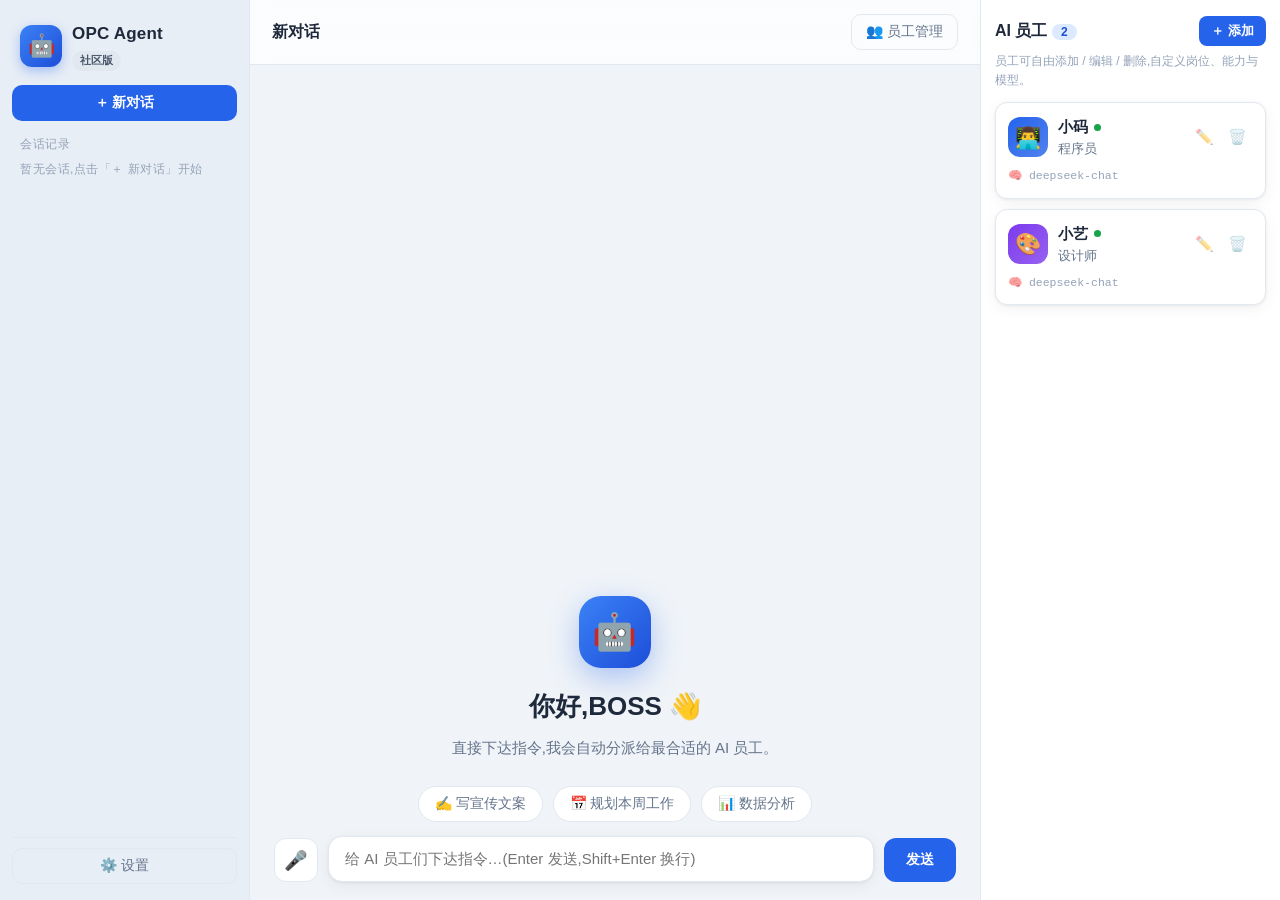
==== frontend/smoke_test.html @ 22aee072 "OPC Agent v0.1.0 社区版:多AI员工协调工作台(Rust + Tauri + SQLite, MIT 开源)" ====
<!DOCTYPE html>
<html lang="zh-CN">
<head>
  <meta charset="UTF-8">
  <meta name="viewport" content="width=device-width, initial-scale=1.0">
  <title>OPC Agent · 多 AI 员工协同</title>
  <link rel="stylesheet" href="styles.css">
</head>
<body>
  <div id="app">

    <!-- 左侧边栏 -->
    <aside id="sidebar">
      <div class="brand">
        <div class="brand-logo">🤖</div>
        <div class="brand-text">
          <div class="brand-name" id="brandName">OPC Agent</div>
          <div class="brand-edition badge-community" id="editionBadge">社区版</div>
        </div>
      </div>
      <button id="btnNewChat" class="btn-primary btn-block">＋ 新对话</button>
      <div class="sidebar-label">会话记录</div>
      <div id="convList" class="conv-list"></div>
      <div class="sidebar-footer">
        <button id="btnSettings" class="btn-ghost btn-block">⚙️ 设置</button>
      </div>
    </aside>

    <!-- 主聊天区 -->
    <main id="chat">
      <header class="chat-header">
        <div class="chat-title" id="chatTitle">新对话</div>
        <div class="chat-header-actions">
          <button id="btnToggleTeam" class="btn-ghost">👥 员工管理</button>
        </div>
      </header>

      <div class="chat-scroll" id="chatScroll">
        <div id="messages" class="messages"></div>
        <div class="welcome" id="welcome">
          <div class="welcome-icon">🤖</div>
          <div class="welcome-title">你好,BOSS 👋</div>
          <div class="welcome-sub">直接下达指令,我会自动分派给最合适的 AI 员工。</div>
          <div class="welcome-chips" id="welcomeChips">
            <button class="chip" data-t="帮我写一段新产品发布会的宣传文案">✍️ 写宣传文案</button>
            <button class="chip" data-t="帮我规划一下本周的工作安排">📅 规划本周工作</button>
            <button class="chip" data-t="分析一下我这份数据该怎么解读">📊 数据分析</button>
          </div>
        </div>
      </div>

      <footer class="input-bar">
        <button id="btnMic" class="mic-btn" title="语音输入">🎤</button>
        <textarea id="inputText" rows="1" placeholder="给 AI 员工们下达指令…(Enter 发送,Shift+Enter 换行)"></textarea>
        <button id="btnSend" class="btn-primary send-btn">发送</button>
      </footer>
    </main>

    <!-- 右侧员工面板 -->
    <aside id="team">
      <div class="team-header">
        <div class="team-title">AI 员工 <span id="teamCount" class="count-badge">0</span></div>
        <div class="team-actions">
          <button id="btnAddEmployee" class="btn-primary btn-sm">＋ 添加</button>
        </div>
      </div>
      <div class="team-tip">员工可自由添加 / 编辑 / 删除,自定义岗位、能力与模型。</div>
      <div id="employeeList" class="employee-list"></div>
    </aside>
  </div>

  <!-- 员工编辑弹窗 -->
  <div id="modalEmployee" class="modal hidden">
    <div class="modal-box modal-wide">
      <div class="modal-header">
        <div class="modal-title" id="empModalTitle">添加 AI 员工</div>
        <button class="modal-close" data-close="modalEmployee">✕</button>
      </div>
      <div class="modal-body">
        <div class="form-grid">
          <label class="field">
            <span class="field-label">姓名 <i>*</i></span>
            <input id="f_name" type="text" placeholder="如:小码">
          </label>
          <label class="field">
            <span class="field-label">岗位 / 角色 <i>*</i></span>
            <input id="f_role" type="text" placeholder="如:前端工程师">
          </label>
          <label class="field">
            <span class="field-label">头像表情</span>
            <input id="f_emoji" type="text" maxlength="4" placeholder="如:💻">
          </label>
          <label class="field">
            <span class="field-label">头像颜色</span>
            <div class="color-swatches" id="f_color"></div>
          </label>
          <label class="field field-full">
            <span class="field-label">擅长领域(逗号分隔)</span>
            <input id="f_capabilities" type="text" placeholder="如:代码, 网页, 调试">
          </label>
          <label class="field field-full">
            <span class="field-label">系统提示词(员工人设与工作准则)</span>
            <textarea id="f_system_prompt" rows="4" placeholder="你是公司的资深前端工程师,擅长 React 与界面设计……"></textarea>
          </label>
          <label class="field">
            <span class="field-label">API 地址 <i>*</i></span>
            <input id="f_base_url" type="text" placeholder="https://api.deepseek.com">
          </label>
          <label class="field">
            <span class="field-label">模型名称 <i>*</i></span>
            <input id="f_model" type="text" placeholder="deepseek-chat">
          </label>
          <label class="field">
            <span class="field-label">API Key</span>
            <input id="f_api_key" type="password" placeholder="sk-…">
          </label>
          <label class="field">
            <span class="field-label">温度 <span id="f_temp_val">0.7</span></span>
            <input id="f_temperature" type="range" min="0" max="2" step="0.1" value="0.7">
          </label>
          <label class="field field-full checkbox-field">
            <input id="f_enabled" type="checkbox" checked>
            <span>启用该员工(停用后不会被调度)</span>
          </label>
        </div>
      </div>
      <div class="modal-footer">
        <button class="btn-ghost" data-close="modalEmployee">取消</button>
        <button id="btnSaveEmployee" class="btn-primary">保存</button>
      </div>
    </div>
  </div>

  <!-- 设置弹窗 -->
  <div id="modalSettings" class="modal hidden">
    <div class="modal-box modal-wide">
      <div class="modal-header">
        <div class="modal-title">设置</div>
        <button class="modal-close" data-close="modalSettings">✕</button>
      </div>
      <div class="modal-body">
        <div class="settings-section">
          <div class="settings-title">🧠 调度中枢(负责把任务分派给合适员工)</div>
          <div class="form-grid">
            <label class="field">
              <span class="field-label">API 地址</span>
              <input id="s_base_url" type="text">
            </label>
            <label class="field">
              <span class="field-label">API Key</span>
              <input id="s_api_key" type="password">
            </label>
            <label class="field">
              <span class="field-label">模型</span>
              <input id="s_model" type="text">
            </label>
            <label class="field">
              <span class="field-label">温度 <span id="s_temp_val">0.3</span></span>
              <input id="s_temperature" type="range" min="0" max="2" step="0.1" value="0.3">
            </label>
          </div>
        </div>
        <div class="settings-section">
          <div class="settings-title">🔊 语音</div>
          <label class="field checkbox-field">
            <input id="s_tts" type="checkbox" checked>
            <span>员工回复完成后语音播报(TTS)</span>
          </label>
          <div class="settings-row">
            <span class="field-label" id="sttLabel">语音识别</span>
            <button id="btnTestVoice" class="btn-ghost btn-sm">试听</button>
          </div>
          <div id="sttSection" class="stt-section">
            <div class="stt-info" id="sttInfo">检测中…</div>
            <div class="stt-download hidden" id="sttDownload">
              <button id="btnDownloadModel" class="btn-primary btn-sm">下载离线语音模型(约 42MB)</button>
              <div class="progress hidden" id="sttProgress">
                <div class="progress-bar" id="sttProgressBar"></div>
                <span class="progress-text" id="sttProgressText">0%</span>
              </div>
            </div>
          </div>
        </div>
      </div>
      <div class="modal-footer">
        <button class="btn-ghost" data-close="modalSettings">取消</button>
        <button id="btnSaveSettings" class="btn-primary">保存设置</button>
      </div>
    </div>
  </div>

  <!-- 确认弹窗 -->
  <div id="modalConfirm" class="modal hidden">
    <div class="modal-box modal-sm">
      <div class="modal-header">
        <div class="modal-title" id="confirmTitle">确认</div>
      </div>
      <div class="modal-body" id="confirmText"></div>
      <div class="modal-footer">
        <button class="btn-ghost" data-close="modalConfirm">取消</button>
        <button id="btnConfirmOk" class="btn-danger">确定</button>
      </div>
    </div>
  </div>

  <div id="toast" class="toast hidden"></div>
  <script>

    // __TAURI__ stub:模拟后端 IPC,仅用于 UI 冒烟测试
    const MOCK_EMP = {
      id: 1, name: "小码", role: "程序员", emoji: "👨‍💻", color: "#2563eb",
      enabled: true, baseUrl: "https://api.deepseek.com", apiKey: "sk-test",
      model: "deepseek-chat", temperature: 0.3, prompt: "你是一名资深程序员",
      createdAt: "2026-08-15 10:00:00"
    };
    const MOCK_EMP2 = {...MOCK_EMP, id: 2, name: "小艺", role: "设计师", emoji: "🎨", color: "#7c3aed", prompt: "你是一名设计师"};
    window.__TAURI__ = {
      core: {
        invoke: async (name, args) => {
          console.log("[stub] invoke", name, JSON.stringify(args || {}));
          switch (name) {
            case "get_edition": return { edition: "community", version: "0.1.0" };
            case "get_settings": return { orcBaseUrl: "https://api.deepseek.com", orcApiKey: "", orcModel: "deepseek-chat", orcTemperature: 0.3 };
            case "list_employees": return [MOCK_EMP, MOCK_EMP2];
            case "list_conversations": return [];
            case "get_messages": return [];
            case "get_dispatch_logs": return [];
            case "stt_status": return { available: false, modelReady: false, reason: "smoke" };
            default: throw new Error("stub 未实现: " + name);
          }
        }
      },
      event: { listen: async () => () => {} }
    };
  </script>
  <script src="app.js"></script>
</body>
</html>
---- frontend/styles.css ----
/* ===== OPC Agent · 明亮简洁主题 ===== */
:root {
  --bg: #f0f4f8;
  --card: #ffffff;
  --sidebar-bg: #e8eef6;
  --accent: #2563eb;
  --accent-soft: #dbeafe;
  --accent-deep: #1d4ed8;
  --text: #1e293b;
  --text-2: #64748b;
  --text-3: #94a3b8;
  --border: #e2e8f0;
  --danger: #dc2626;
  --danger-soft: #fee2e2;
  --success: #16a34a;
  --radius: 12px;
  --radius-lg: 16px;
  --shadow: 0 1px 3px rgba(15, 23, 42, .06), 0 4px 16px rgba(15, 23, 42, .05);
  --shadow-lg: 0 8px 40px rgba(15, 23, 42, .14);
  --font: -apple-system, BlinkMacSystemFont, "PingFang SC", "Segoe UI",
    "Microsoft YaHei", "Noto Sans CJK SC", sans-serif;
  --mono: "SF Mono", "JetBrains Mono", Consolas, "Courier New", monospace;
}

* { box-sizing: border-box; margin: 0; padding: 0; }

html, body { height: 100%; }

body {
  font-family: var(--font);
  background: var(--bg);
  color: var(--text);
  font-size: 15px;
  line-height: 1.6;
  overflow: hidden;
  -webkit-font-smoothing: antialiased;
}

#app {
  display: flex;
  height: 100vh;
  width: 100vw;
}

/* ===== 侧边栏 ===== */
#sidebar {
  width: 250px;
  min-width: 250px;
  background: var(--sidebar-bg);
  border-right: 1px solid var(--border);
  display: flex;
  flex-direction: column;
  padding: 16px 12px;
}

.brand {
  display: flex;
  align-items: center;
  gap: 10px;
  padding: 4px 8px 14px;
}

.brand-logo {
  width: 42px;
  height: 42px;
  border-radius: 12px;
  background: linear-gradient(135deg, #3b82f6, #1d4ed8);
  display: flex;
  align-items: center;
  justify-content: center;
  font-size: 22px;
  box-shadow: 0 4px 12px rgba(37, 99, 235, .35);
}

.brand-name { font-size: 17px; font-weight: 700; letter-spacing: .2px; }

.brand-edition {
  display: inline-block;
  font-size: 11px;
  font-weight: 600;
  padding: 1px 8px;
  border-radius: 99px;
  margin-top: 2px;
  width: fit-content;
}

.badge-community { background: #e2e8f0; color: #475569; }

.sidebar-label {
  font-size: 12px;
  color: var(--text-3);
  margin: 14px 8px 6px;
  letter-spacing: .5px;
}

.conv-list { flex: 1; overflow-y: auto; }

.conv-item {
  display: flex;
  align-items: center;
  justify-content: space-between;
  gap: 8px;
  padding: 9px 10px;
  border-radius: 10px;
  cursor: pointer;
  margin-bottom: 2px;
  transition: background .15s;
}

.conv-item:hover { background: rgba(37, 99, 235, .08); }

.conv-item.active { background: var(--accent); color: #fff; }

.conv-item .conv-title {
  flex: 1;
  font-size: 14px;
  white-space: nowrap;
  overflow: hidden;
  text-overflow: ellipsis;
}

.conv-item .conv-del {
  opacity: 0;
  border: none;
  background: none;
  color: inherit;
  font-size: 13px;
  cursor: pointer;
  padding: 2px 4px;
  border-radius: 6px;
}

.conv-item:hover .conv-del { opacity: .7; }
.conv-item .conv-del:hover { opacity: 1; background: rgba(0, 0, 0, .12); }

.sidebar-footer { padding-top: 10px; border-top: 1px solid var(--border); }

/* ===== 按钮 ===== */
.btn-primary {
  background: var(--accent);
  color: #fff;
  border: none;
  border-radius: 10px;
  padding: 9px 16px;
  font-size: 14px;
  font-weight: 600;
  cursor: pointer;
  transition: background .15s, transform .05s, box-shadow .15s;
  font-family: var(--font);
}

.btn-primary:hover { background: var(--accent-deep); box-shadow: 0 4px 12px rgba(37, 99, 235, .3); }
.btn-primary:active { transform: scale(.98); }
.btn-primary:disabled { background: var(--text-3); cursor: not-allowed; box-shadow: none; }

.btn-block { width: 100%; }

.btn-sm { padding: 6px 12px; font-size: 13px; border-radius: 8px; }

.btn-ghost {
  background: transparent;
  color: var(--text-2);
  border: 1px solid var(--border);
  border-radius: 10px;
  padding: 8px 14px;
  font-size: 14px;
  cursor: pointer;
  transition: all .15s;
  font-family: var(--font);
}

.btn-ghost:hover { background: #fff; color: var(--accent); border-color: var(--accent); }

.btn-danger {
  background: var(--danger);
  color: #fff;
  border: none;
  border-radius: 10px;
  padding: 9px 18px;
  font-size: 14px;
  font-weight: 600;
  cursor: pointer;
}

.btn-danger:hover { background: #b91c1c; }

/* ===== 主聊天区 ===== */
#chat {
  flex: 1;
  display: flex;
  flex-direction: column;
  min-width: 0;
  background: var(--bg);
}

.chat-header {
  display: flex;
  align-items: center;
  justify-content: space-between;
  padding: 14px 22px;
  background: rgba(255, 255, 255, .75);
  backdrop-filter: blur(8px);
  border-bottom: 1px solid var(--border);
}

.chat-title { font-size: 16px; font-weight: 700; white-space: nowrap; overflow: hidden; text-overflow: ellipsis; }

/* 聊天滚动容器:包裹消息流与欢迎页 */
.chat-scroll {
  flex: 1;
  overflow-y: auto;
  display: flex;
  flex-direction: column;
  scroll-behavior: smooth;
}

.messages {
  flex: 1;
  padding: 24px 0 12px;
}

/* 欢迎页 */
.welcome {
  max-width: 560px;
  margin: 9vh auto 0;
  text-align: center;
  padding: 0 24px;
}

.welcome-icon {
  width: 72px;
  height: 72px;
  margin: 0 auto 18px;
  border-radius: 22px;
  background: linear-gradient(135deg, #3b82f6, #1d4ed8);
  display: flex;
  align-items: center;
  justify-content: center;
  font-size: 36px;
  box-shadow: 0 10px 30px rgba(37, 99, 235, .35);
  animation: float 3.5s ease-in-out infinite;
}

@keyframes float {
  0%, 100% { transform: translateY(0); }
  50% { transform: translateY(-8px); }
}

.welcome-title { font-size: 26px; font-weight: 700; margin-bottom: 8px; }
.welcome-sub { color: var(--text-2); font-size: 15px; margin-bottom: 26px; }

.welcome-chips { display: flex; gap: 10px; justify-content: center; flex-wrap: wrap; }

.chip {
  background: #fff;
  border: 1px solid var(--border);
  border-radius: 99px;
  padding: 8px 16px;
  font-size: 14px;
  color: var(--text-2);
  cursor: pointer;
  transition: all .15s;
  font-family: var(--font);
}

.chip:hover { border-color: var(--accent); color: var(--accent); background: var(--accent-soft); }

/* 消息 */
.msg-row { display: flex; margin-bottom: 18px; padding: 0 24px; }

.msg-row.boss { justify-content: flex-end; }

.msg-row.employee { justify-content: flex-start; }

.msg-avatar {
  width: 36px;
  height: 36px;
  border-radius: 10px;
  display: flex;
  align-items: center;
  justify-content: center;
  font-size: 19px;
  flex-shrink: 0;
  margin-right: 10px;
  box-shadow: var(--shadow);
}

.msg-body { max-width: 68%; min-width: 0; }

.msg-meta {
  display: flex;
  align-items: center;
  gap: 8px;
  margin-bottom: 5px;
  font-size: 12.5px;
  color: var(--text-3);
}

.msg-meta .msg-name { font-weight: 600; color: var(--text-2); }

.bubble {
  background: var(--card);
  border-radius: 14px;
  padding: 11px 15px;
  box-shadow: var(--shadow);
  font-size: 15px;
  word-break: break-word;
  overflow-wrap: anywhere;
}

.bubble.boss-bubble {
  background: var(--accent);
  color: #fff;
  border-bottom-right-radius: 4px;
}

.bubble.emp-bubble { border-bottom-left-radius: 4px; }

.bubble p { margin: 0 0 8px; }
.bubble p:last-child { margin-bottom: 0; }

.md-h1 { font-size: 19px; font-weight: 700; margin: 10px 0 6px; }
.md-h2 { font-size: 17px; font-weight: 700; margin: 9px 0 5px; }
.md-h3 { font-size: 15.5px; font-weight: 700; margin: 8px 0 4px; }
.md-li { padding-left: 2px; margin: 3px 0; }

.codeblock {
  background: #0f172a;
  color: #e2e8f0;
  border-radius: 10px;
  padding: 12px 14px;
  margin: 8px 0;
  overflow-x: auto;
  font-family: var(--mono);
  font-size: 13px;
  line-height: 1.55;
}

.inline-code {
  background: var(--accent-soft);
  color: var(--accent-deep);
  border-radius: 5px;
  padding: 1px 6px;
  font-family: var(--mono);
  font-size: 13px;
}

.boss-bubble .inline-code { background: rgba(255, 255, 255, .18); color: #fff; }

/* 派单卡片 */
.dispatch-card {
  display: flex;
  align-items: center;
  justify-content: center;
  flex-wrap: wrap;
  gap: 8px;
  max-width: 72%;
  margin: 2px auto 18px;
  background: #fff;
  border: 1px solid var(--border);
  border-left: 4px solid var(--accent);
  border-radius: 12px;
  padding: 10px 16px;
  box-shadow: var(--shadow);
  font-size: 13.5px;
  color: var(--text-2);
}

.dispatch-card .d-icon { font-size: 15px; }

.dispatch-avatars { display: flex; }

.d-avatar {
  width: 26px;
  height: 26px;
  border-radius: 8px;
  display: flex;
  align-items: center;
  justify-content: center;
  font-size: 14px;
  border: 2px solid #fff;
  margin-left: -6px;
}

.d-avatar:first-child { margin-left: 0; }

.d-reason { color: var(--text); }

.thinking-card {
  display: flex;
  align-items: center;
  gap: 10px;
  max-width: 72%;
  margin: 2px auto 18px;
  background: #fff;
  border: 1px solid var(--border);
  border-radius: 12px;
  padding: 10px 18px;
  box-shadow: var(--shadow);
  font-size: 13.5px;
  color: var(--text-2);
}

.thinking-dots span {
  display: inline-block;
  width: 6px;
  height: 6px;
  border-radius: 50%;
  background: var(--accent);
  margin-left: 3px;
  animation: blink 1.2s infinite;
}

.thinking-dots span:nth-child(2) { animation-delay: .2s; }
.thinking-dots span:nth-child(3) { animation-delay: .4s; }

@keyframes blink {
  0%, 80%, 100% { opacity: .25; transform: translateY(0); }
  40% { opacity: 1; transform: translateY(-3px); }
}

/* 系统提示 / 错误 */
.sys-note {
  max-width: 72%;
  margin: 2px auto 18px;
  background: #fffbeb;
  border: 1px solid #fde68a;
  border-radius: 12px;
  padding: 9px 16px;
  font-size: 13.5px;
  color: #92400e;
  text-align: center;
}

.sys-note.error {
  background: var(--danger-soft);
  border-color: #fca5a5;
  color: #991b1b;
}

/* 输入栏 */
.input-bar {
  display: flex;
  align-items: flex-end;
  gap: 10px;
  padding: 14px 24px 18px;
  background: linear-gradient(transparent, var(--bg) 30%);
}

.input-bar textarea {
  flex: 1;
  resize: none;
  border: 1px solid var(--border);
  border-radius: 14px;
  padding: 11px 16px;
  font-size: 15px;
  font-family: var(--font);
  background: #fff;
  color: var(--text);
  outline: none;
  max-height: 140px;
  line-height: 1.5;
  box-shadow: var(--shadow);
  transition: border .15s, box-shadow .15s;
}

.input-bar textarea:focus {
  border-color: var(--accent);
  box-shadow: 0 0 0 3px rgba(37, 99, 235, .15);
}

.mic-btn {
  width: 44px;
  height: 44px;
  border-radius: 12px;
  border: 1px solid var(--border);
  background: #fff;
  font-size: 19px;
  cursor: pointer;
  transition: all .15s;
  flex-shrink: 0;
}

.mic-btn:hover { border-color: var(--accent); }

.mic-btn.recording {
  background: var(--danger);
  border-color: var(--danger);
  animation: pulse 1.2s infinite;
}

.mic-btn.busy { opacity: .5; cursor: wait; }

.mic-btn.disabled { opacity: .4; cursor: not-allowed; }

@keyframes pulse {
  0%, 100% { box-shadow: 0 0 0 0 rgba(220, 38, 38, .45); }
  50% { box-shadow: 0 0 0 10px rgba(220, 38, 38, 0); }
}

.send-btn { height: 44px; padding: 0 22px; border-radius: 12px; flex-shrink: 0; }

/* ===== 右侧员工面板 ===== */
#team {
  width: 300px;
  min-width: 300px;
  background: #fff;
  border-left: 1px solid var(--border);
  display: flex;
  flex-direction: column;
  padding: 16px 14px;
  overflow-y: auto;
}

#team.collapsed { display: none; }

.team-header {
  display: flex;
  align-items: center;
  justify-content: space-between;
  margin-bottom: 6px;
}

.team-title { font-size: 16px; font-weight: 700; }

.count-badge {
  background: var(--accent-soft);
  color: var(--accent-deep);
  border-radius: 99px;
  padding: 1px 9px;
  font-size: 12px;
  font-weight: 700;
}

.team-actions { display: flex; gap: 6px; align-items: center; }

.team-tip { font-size: 12px; color: var(--text-3); margin-bottom: 12px; }

.employee-list { display: flex; flex-direction: column; gap: 10px; }

.emp-card {
  background: var(--card);
  border: 1px solid var(--border);
  border-radius: var(--radius);
  padding: 12px;
  box-shadow: var(--shadow);
  transition: border .15s, box-shadow .15s;
}

.emp-card:hover { border-color: #bfdbfe; box-shadow: 0 4px 20px rgba(37, 99, 235, .1); }

.emp-card.disabled { opacity: .55; }

.emp-head { display: flex; align-items: center; gap: 10px; }

.emp-avatar {
  width: 40px;
  height: 40px;
  border-radius: 12px;
  display: flex;
  align-items: center;
  justify-content: center;
  font-size: 21px;
  flex-shrink: 0;
  color: #fff;
}

.emp-info { flex: 1; min-width: 0; }

.emp-name { font-size: 15px; font-weight: 700; display: flex; align-items: center; gap: 6px; }

.emp-dot { width: 7px; height: 7px; border-radius: 50%; background: var(--success); }
.emp-card.disabled .emp-dot { background: var(--text-3); }

.emp-role { font-size: 12.5px; color: var(--text-2); white-space: nowrap; overflow: hidden; text-overflow: ellipsis; }

.emp-actions { display: flex; gap: 2px; }

.emp-btn {
  border: none;
  background: none;
  font-size: 15px;
  cursor: pointer;
  padding: 4px 6px;
  border-radius: 7px;
  opacity: .45;
  transition: all .15s;
}

.emp-btn:hover { opacity: 1; background: var(--bg); }

.emp-caps { display: flex; flex-wrap: wrap; gap: 5px; margin-top: 10px; }

.cap-chip {
  background: var(--bg);
  color: var(--text-2);
  font-size: 11.5px;
  border-radius: 6px;
  padding: 2px 8px;
}

.emp-model {
  margin-top: 8px;
  font-size: 11.5px;
  color: var(--text-3);
  font-family: var(--mono);
  white-space: nowrap;
  overflow: hidden;
  text-overflow: ellipsis;
}

.emp-empty {
  text-align: center;
  color: var(--text-3);
  padding: 40px 10px;
  font-size: 14px;
}

.emp-empty .big { font-size: 40px; display: block; margin-bottom: 10px; }

/* ===== 弹窗 ===== */
.modal {
  position: fixed;
  inset: 0;
  background: rgba(15, 23, 42, .45);
  backdrop-filter: blur(3px);
  display: flex;
  align-items: center;
  justify-content: center;
  z-index: 100;
  animation: fadeIn .15s ease;
}

@keyframes fadeIn { from { opacity: 0; } to { opacity: 1; } }

.modal.hidden, .hidden { display: none !important; }

.modal-box {
  background: #fff;
  border-radius: var(--radius-lg);
  box-shadow: var(--shadow-lg);
  width: 520px;
  max-width: 92vw;
  max-height: 88vh;
  display: flex;
  flex-direction: column;
  animation: popIn .18s ease;
}

@keyframes popIn {
  from { transform: scale(.96) translateY(8px); opacity: 0; }
  to { transform: scale(1) translateY(0); opacity: 1; }
}

.modal-sm { width: 380px; }
.modal-header {
  display: flex;
  align-items: center;
  justify-content: space-between;
  padding: 16px 20px 12px;
  border-bottom: 1px solid var(--border);
}

.modal-title { font-size: 17px; font-weight: 700; }

.modal-close {
  border: none;
  background: none;
  font-size: 16px;
  color: var(--text-3);
  cursor: pointer;
  padding: 4px 8px;
  border-radius: 8px;
}

.modal-close:hover { background: var(--bg); color: var(--text); }

.modal-body { padding: 16px 20px; overflow-y: auto; }

.modal-footer {
  display: flex;
  justify-content: flex-end;
  gap: 10px;
  padding: 12px 20px 18px;
}

.form-grid {
  display: grid;
  grid-template-columns: 1fr 1fr;
  gap: 12px 14px;
}

.field { display: flex; flex-direction: column; gap: 5px; min-width: 0; }

.field-full { grid-column: 1 / -1; }

.field-label { font-size: 13px; color: var(--text-2); font-weight: 600; }

.field-label i { color: var(--danger); font-style: normal; }

.field input[type="text"],
.field input[type="password"],
.field textarea {
  border: 1px solid var(--border);
  border-radius: 9px;
  padding: 8px 12px;
  font-size: 14px;
  font-family: var(--font);
  outline: none;
  background: #f8fafc;
  transition: border .15s, box-shadow .15s;
  width: 100%;
}

.field input:focus, .field textarea:focus {
  border-color: var(--accent);
  background: #fff;
  box-shadow: 0 0 0 3px rgba(37, 99, 235, .13);
}

.field textarea { resize: vertical; min-height: 70px; }

.checkbox-field {
  flex-direction: row;
  align-items: center;
  gap: 8px;
  font-size: 14px;
  color: var(--text-2);
  cursor: pointer;
}

.checkbox-field input { width: 16px; height: 16px; accent-color: var(--accent); cursor: pointer; }

.color-swatches { display: flex; gap: 7px; flex-wrap: wrap; padding-top: 4px; }

.swatch {
  width: 26px;
  height: 26px;
  border-radius: 8px;
  cursor: pointer;
  border: 2px solid transparent;
  transition: transform .1s;
}

.swatch:hover { transform: scale(1.12); }
.swatch.selected { border-color: #0f172a; box-shadow: 0 0 0 2px #fff inset; }

input[type="range"] { accent-color: var(--accent); width: 100%; }

/* 设置 */
.settings-section { margin-bottom: 20px; }

.settings-title {
  font-size: 14px;
  font-weight: 700;
  color: var(--text);
  margin-bottom: 10px;
  padding-bottom: 6px;
  border-bottom: 1px dashed var(--border);
}

.settings-row {
  display: flex;
  align-items: center;
  gap: 10px;
  margin: 8px 0;
}

.stt-info { font-size: 13px; color: var(--text-2); margin-bottom: 8px; }

.stt-download { margin-top: 6px; }

.progress {
  display: flex;
  align-items: center;
  gap: 10px;
  margin-top: 10px;
}

.progress-bar {
  flex: 1;
  height: 8px;
  border-radius: 99px;
  background: var(--bg);
  overflow: hidden;
  position: relative;
}

.progress-bar::after {
  content: "";
  position: absolute;
  inset: 0;
  background: linear-gradient(90deg, #3b82f6, #2563eb);
  width: 0%;
  border-radius: 99px;
  transition: width .3s;
}

.progress-bar.active::after { width: var(--pct, 0%); }

.progress-text { font-size: 12px; color: var(--text-3); min-width: 42px; }

/* Toast */
.toast {
  position: fixed;
  bottom: 28px;
  left: 50%;
  transform: translateX(-50%);
  background: #0f172a;
  color: #fff;
  padding: 10px 20px;
  border-radius: 99px;
  font-size: 14px;
  box-shadow: var(--shadow-lg);
  z-index: 200;
  max-width: 80vw;
  animation: toastIn .25s ease;
}

@keyframes toastIn {
  from { transform: translateX(-50%) translateY(14px); opacity: 0; }
  to { transform: translateX(-50%) translateY(0); opacity: 1; }
}

/* 滚动条 */
::-webkit-scrollbar { width: 8px; height: 8px; }
::-webkit-scrollbar-thumb { background: #cbd5e1; border-radius: 99px; }
::-webkit-scrollbar-thumb:hover { background: #94a3b8; }
::-webkit-scrollbar-track { background: transparent; }

/* 响应式 */
@media (max-width: 1100px) {
  #team { position: fixed; right: 0; top: 0; bottom: 0; z-index: 90; box-shadow: var(--shadow-lg); }
}
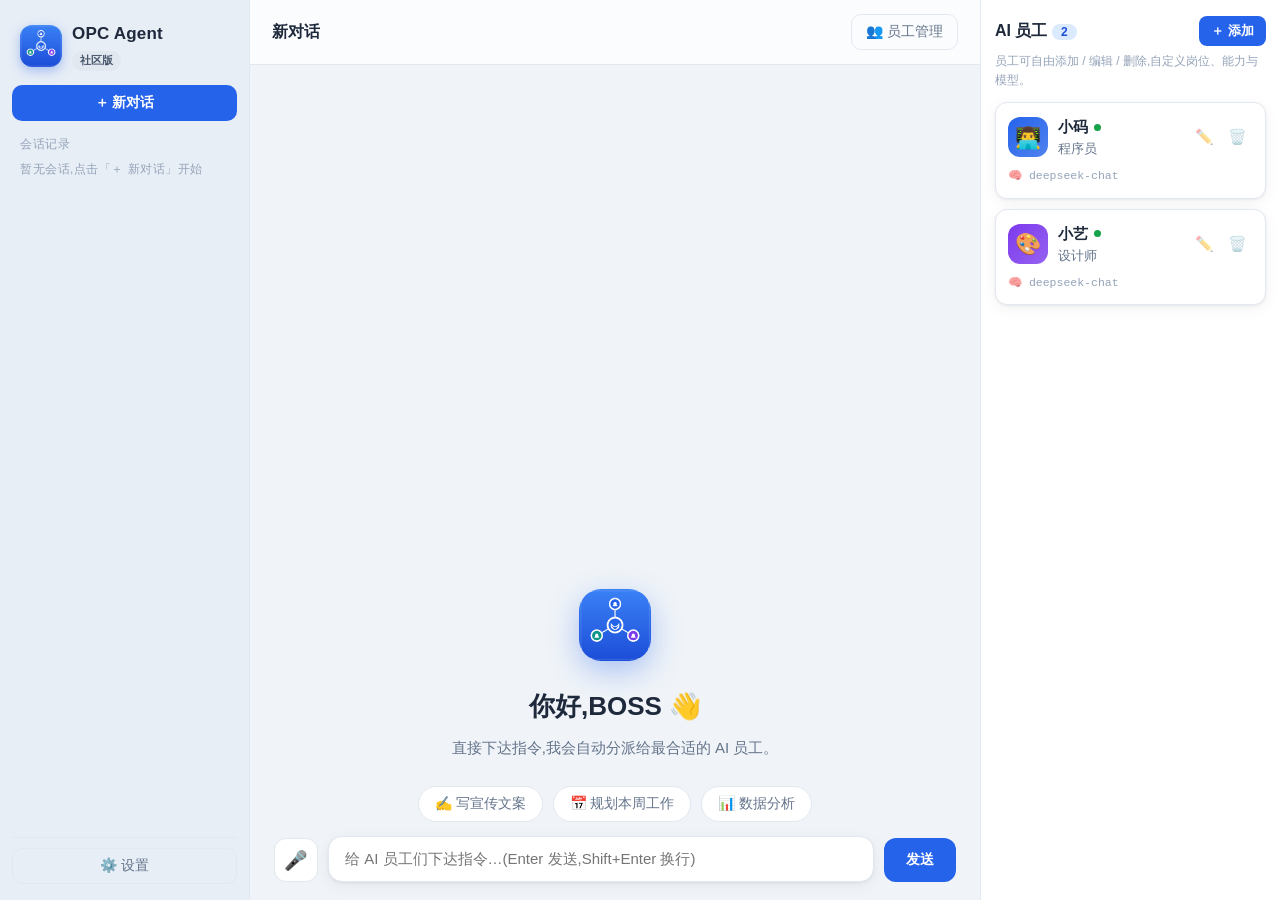
==== commit ac55f0e8: "前端品牌图标:🤖 emoji 替换为程序 logo(蓝色调度网络图标)" ====
--- a/frontend/smoke_test.html
+++ b/frontend/smoke_test.html
@@ -12,7 +12,7 @@
     <!-- 左侧边栏 -->
     <aside id="sidebar">
       <div class="brand">
-        <div class="brand-logo">🤖</div>
+        <img src="logo.png" class="brand-logo" alt="OPC Agent">
         <div class="brand-text">
           <div class="brand-name" id="brandName">OPC Agent</div>
           <div class="brand-edition badge-community" id="editionBadge">社区版</div>
@@ -38,7 +38,7 @@
       <div class="chat-scroll" id="chatScroll">
         <div id="messages" class="messages"></div>
         <div class="welcome" id="welcome">
-          <div class="welcome-icon">🤖</div>
+          <img src="logo.png" class="welcome-icon" alt="OPC Agent">
           <div class="welcome-title">你好,BOSS 👋</div>
           <div class="welcome-sub">直接下达指令,我会自动分派给最合适的 AI 员工。</div>
           <div class="welcome-chips" id="welcomeChips">
--- a/frontend/styles.css
+++ b/frontend/styles.css
@@ -64,11 +64,7 @@
   width: 42px;
   height: 42px;
   border-radius: 12px;
-  background: linear-gradient(135deg, #3b82f6, #1d4ed8);
-  display: flex;
-  align-items: center;
-  justify-content: center;
-  font-size: 22px;
+  object-fit: cover;
   box-shadow: 0 4px 12px rgba(37, 99, 235, .35);
 }
 
@@ -232,11 +228,7 @@
   height: 72px;
   margin: 0 auto 18px;
   border-radius: 22px;
-  background: linear-gradient(135deg, #3b82f6, #1d4ed8);
-  display: flex;
-  align-items: center;
-  justify-content: center;
-  font-size: 36px;
+  object-fit: cover;
   box-shadow: 0 10px 30px rgba(37, 99, 235, .35);
   animation: float 3.5s ease-in-out infinite;
 }
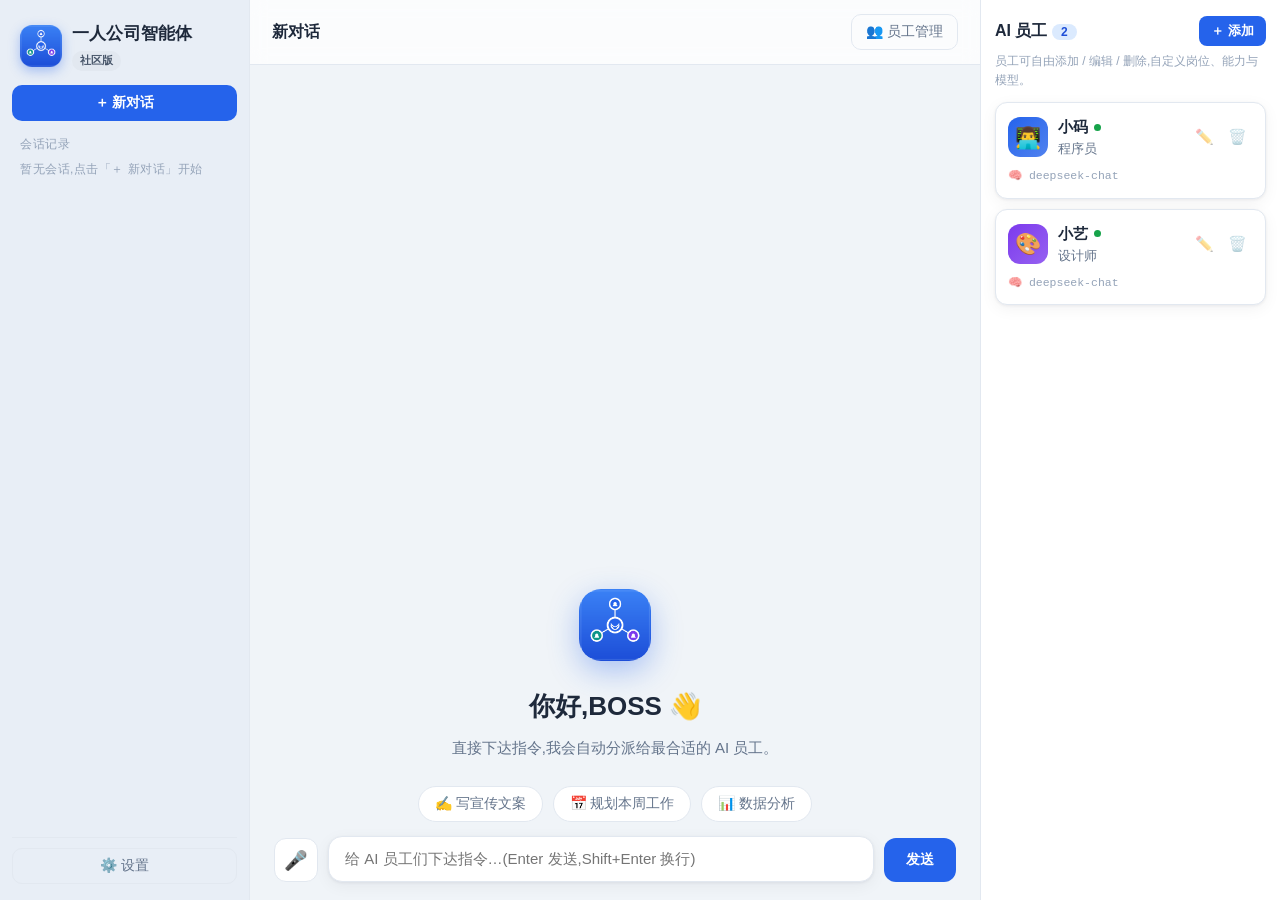
==== commit 37456c86: "品牌中文化:OPC Agent → 一人公司智能体(用户可见文本全量替换,工程标识保留)" ====
--- a/frontend/smoke_test.html
+++ b/frontend/smoke_test.html
@@ -3,7 +3,7 @@
 <head>
   <meta charset="UTF-8">
   <meta name="viewport" content="width=device-width, initial-scale=1.0">
-  <title>OPC Agent · 多 AI 员工协同</title>
+  <title>一人公司智能体 · 多 AI 员工协同</title>
   <link rel="stylesheet" href="styles.css">
 </head>
 <body>
@@ -12,9 +12,9 @@
     <!-- 左侧边栏 -->
     <aside id="sidebar">
       <div class="brand">
-        <img src="logo.png" class="brand-logo" alt="OPC Agent">
+        <img src="logo.png" class="brand-logo" alt="一人公司智能体">
         <div class="brand-text">
-          <div class="brand-name" id="brandName">OPC Agent</div>
+          <div class="brand-name" id="brandName">一人公司智能体</div>
           <div class="brand-edition badge-community" id="editionBadge">社区版</div>
         </div>
       </div>
@@ -38,7 +38,7 @@
       <div class="chat-scroll" id="chatScroll">
         <div id="messages" class="messages"></div>
         <div class="welcome" id="welcome">
-          <img src="logo.png" class="welcome-icon" alt="OPC Agent">
+          <img src="logo.png" class="welcome-icon" alt="一人公司智能体">
           <div class="welcome-title">你好,BOSS 👋</div>
           <div class="welcome-sub">直接下达指令,我会自动分派给最合适的 AI 员工。</div>
           <div class="welcome-chips" id="welcomeChips">
--- a/frontend/styles.css
+++ b/frontend/styles.css
@@ -1,4 +1,4 @@
-/* ===== OPC Agent · 明亮简洁主题 ===== */
+/* ===== 一人公司智能体 · 明亮简洁主题 ===== */
 :root {
   --bg: #f0f4f8;
   --card: #ffffff;
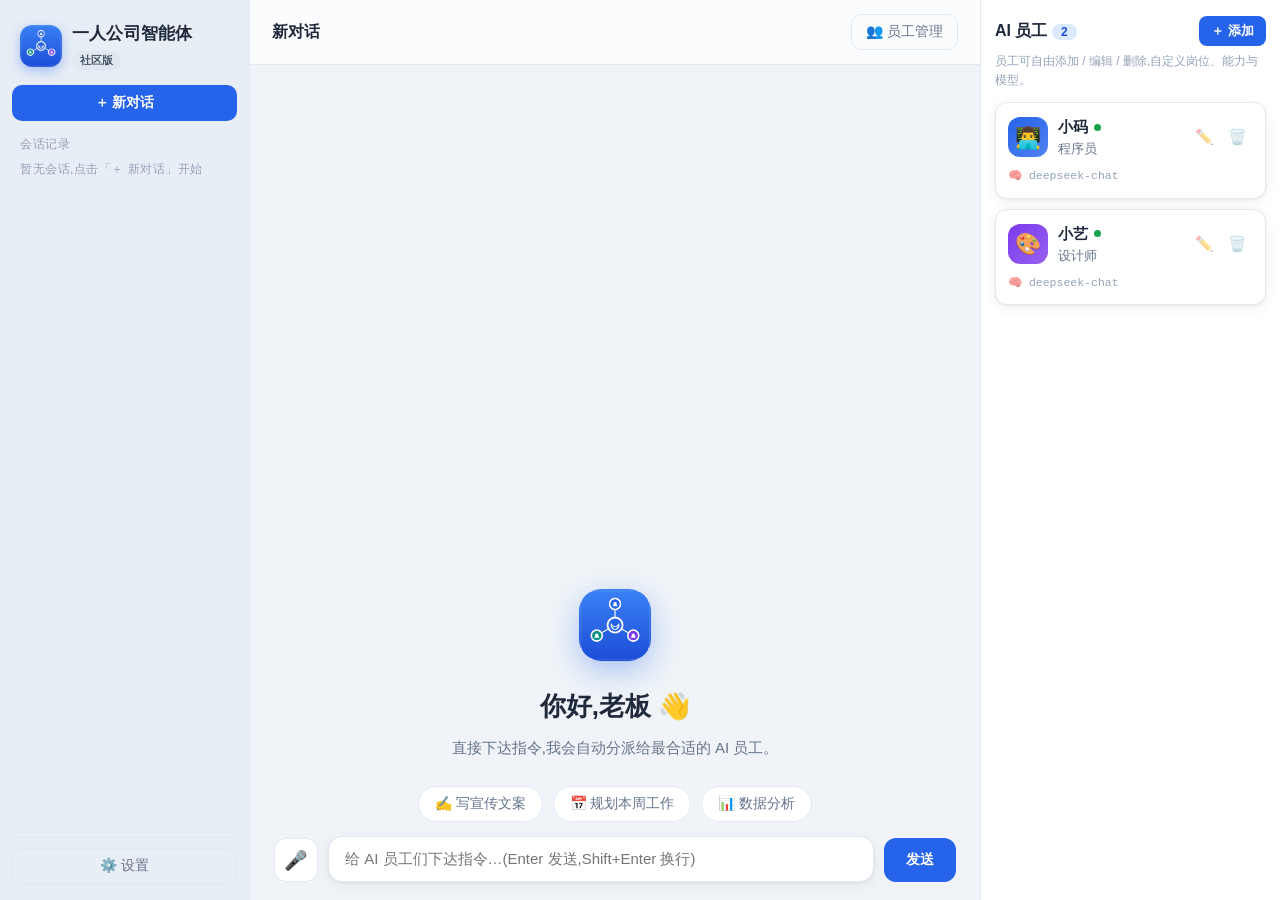
==== commit f9673d7f: "称呼中文化:BOSS → 老板(欢迎语/消息头像/调度提示词/文档)" ====
--- a/frontend/smoke_test.html
+++ b/frontend/smoke_test.html
@@ -39,7 +39,7 @@
         <div id="messages" class="messages"></div>
         <div class="welcome" id="welcome">
           <img src="logo.png" class="welcome-icon" alt="一人公司智能体">
-          <div class="welcome-title">你好,BOSS 👋</div>
+          <div class="welcome-title">你好,老板 👋</div>
           <div class="welcome-sub">直接下达指令,我会自动分派给最合适的 AI 员工。</div>
           <div class="welcome-chips" id="welcomeChips">
             <button class="chip" data-t="帮我写一段新产品发布会的宣传文案">✍️ 写宣传文案</button>
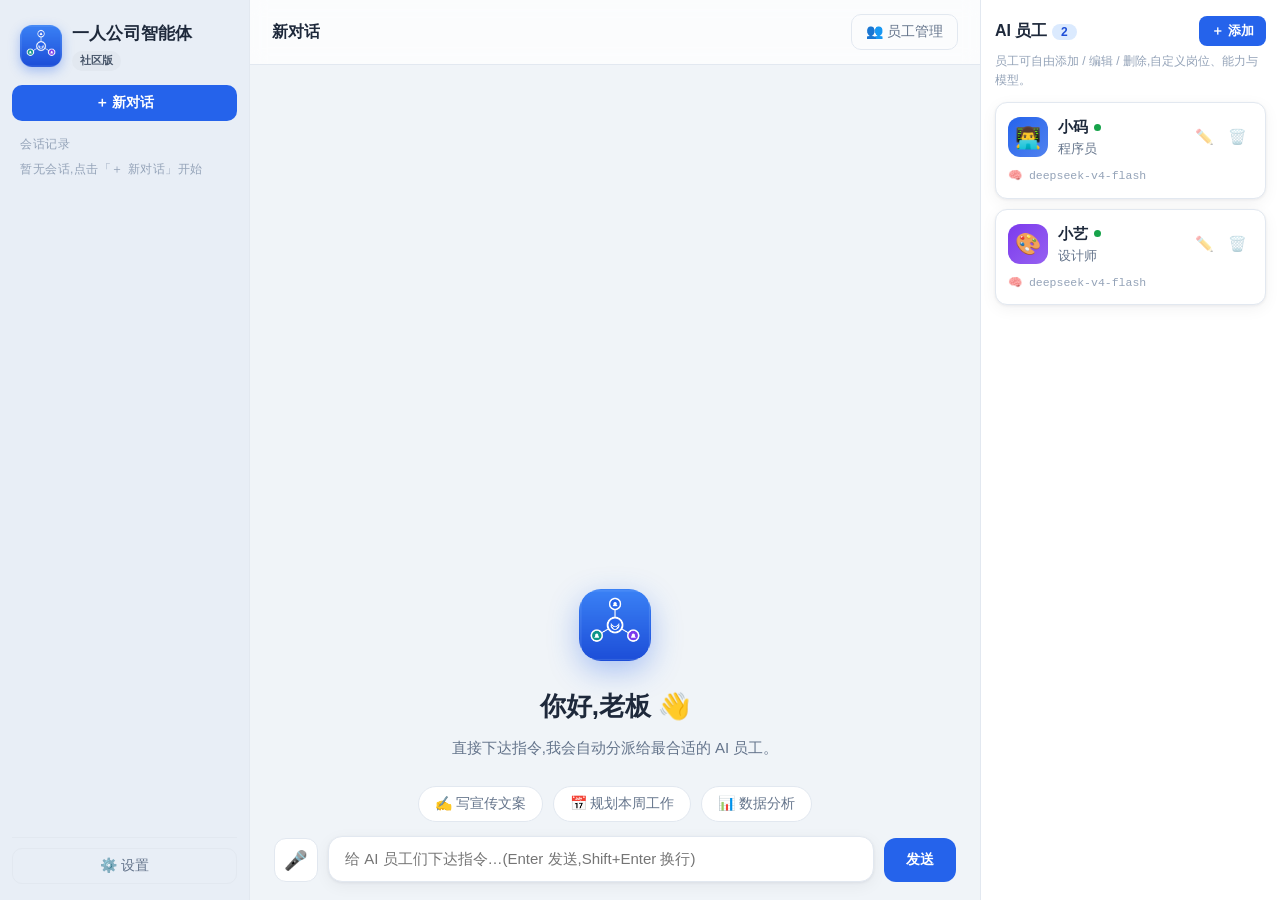
==== commit 08b30913: "默认模型改为 deepseek-v4-flash(全局设置/新员工表单/数据库默认值)" ====
--- a/frontend/smoke_test.html
+++ b/frontend/smoke_test.html
@@ -108,7 +108,7 @@
           </label>
           <label class="field">
             <span class="field-label">模型名称 <i>*</i></span>
-            <input id="f_model" type="text" placeholder="deepseek-chat">
+            <input id="f_model" type="text" placeholder="deepseek-v4-flash">
           </label>
           <label class="field">
             <span class="field-label">API Key</span>
@@ -210,7 +210,7 @@
     const MOCK_EMP = {
       id: 1, name: "小码", role: "程序员", emoji: "👨‍💻", color: "#2563eb",
       enabled: true, baseUrl: "https://api.deepseek.com", apiKey: "sk-test",
-      model: "deepseek-chat", temperature: 0.3, prompt: "你是一名资深程序员",
+      model: "deepseek-v4-flash", temperature: 0.3, prompt: "你是一名资深程序员",
       createdAt: "2026-08-15 10:00:00"
     };
     const MOCK_EMP2 = {...MOCK_EMP, id: 2, name: "小艺", role: "设计师", emoji: "🎨", color: "#7c3aed", prompt: "你是一名设计师"};
@@ -220,7 +220,7 @@
           console.log("[stub] invoke", name, JSON.stringify(args || {}));
           switch (name) {
             case "get_edition": return { edition: "community", version: "0.1.0" };
-            case "get_settings": return { orcBaseUrl: "https://api.deepseek.com", orcApiKey: "", orcModel: "deepseek-chat", orcTemperature: 0.3 };
+            case "get_settings": return { orcBaseUrl: "https://api.deepseek.com", orcApiKey: "", orcModel: "deepseek-v4-flash", orcTemperature: 0.3 };
             case "list_employees": return [MOCK_EMP, MOCK_EMP2];
             case "list_conversations": return [];
             case "get_messages": return [];
